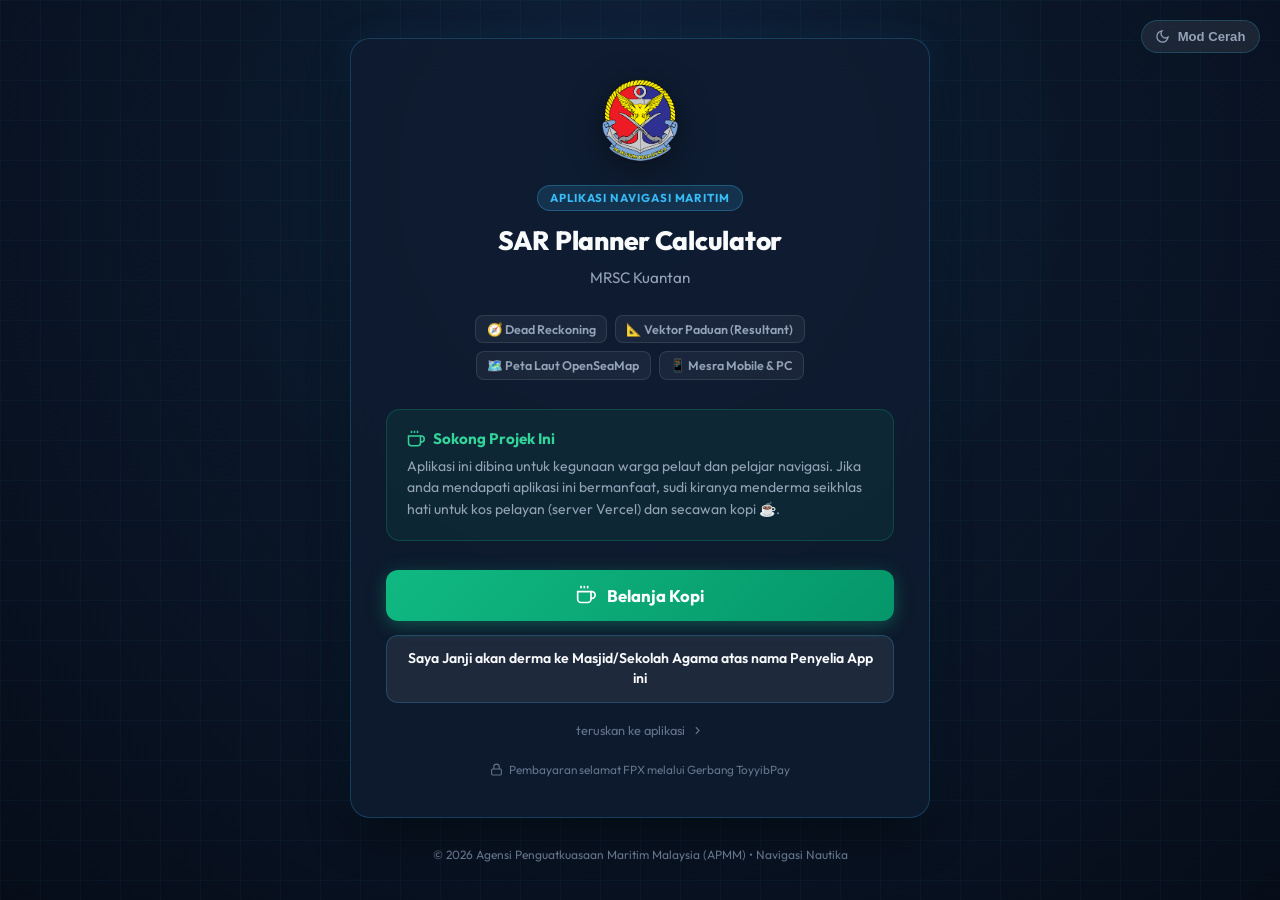
==== index.html @ 0fc908a6 "Kemas kini IAMSAR planning, orientation search pattern & ToyyibPay API auto-redirect" ====
<!DOCTYPE html>
<html lang="ms">
<head>
  <meta charset="UTF-8">
  <meta name="viewport" content="width=device-width, initial-scale=1.0">
  <title>SAR Planner Calculator | MRSC Kuantan</title>
  <link rel="icon" type="image/png" href="APMM-Logo.png">
  <link rel="apple-touch-icon" href="APMM-Logo.png">
  <meta name="description" content="SAR Planner Calculator untuk pengiraan haluan, halaju, masa, jarak dan vektor paduan maritim mengikut standard IAMSAR dan MRSC Kuantan.">
  
  <link rel="stylesheet" href="landing.css">
  <link rel="preconnect" href="https://fonts.googleapis.com">
  <link rel="preconnect" href="https://fonts.gstatic.com" crossorigin>
  <link href="https://fonts.googleapis.com/css2?family=JetBrains+Mono:wght@400;600;700&family=Outfit:wght@400;500;600;700;800&display=swap" rel="stylesheet">

  <script>
    (function() {
      try {
        var theme = localStorage.getItem('nautical_theme') || 'dark';
        if (theme === 'light') {
          document.documentElement.setAttribute('data-theme', 'light');
        }
      } catch (e) {}
    })();
  </script>
</head>
<body>

  <!-- Theme Toggle -->
  <div class="theme-switch-container">
    <button id="btn-theme-toggle" class="btn-theme-toggle" type="button" title="Tukar Mod Cerah / Mod Gelap">
      <svg class="theme-icon-sun" viewBox="0 0 24 24" width="15" height="15" stroke="currentColor" fill="none" stroke-width="2"><circle cx="12" cy="12" r="5"/><line x1="12" y1="1" x2="12" y2="3"/><line x1="12" y1="21" x2="12" y2="23"/><line x1="4.22" y1="4.22" x2="5.64" y2="5.64"/><line x1="18.36" y1="18.36" x2="19.78" y2="19.78"/><line x1="1" y1="12" x2="3" y2="12"/><line x1="21" y1="12" x2="23" y2="12"/><line x1="4.22" y1="19.78" x2="5.64" y2="18.36"/><line x1="18.36" y1="5.64" x2="19.78" y2="4.22"/></svg>
      <svg class="theme-icon-moon" viewBox="0 0 24 24" width="15" height="15" stroke="currentColor" fill="none" stroke-width="2"><path d="M21 12.79A9 9 0 1 1 11.21 3 7 7 0 0 0 21 12.79z"/></svg>
      <span id="theme-text">Mod Cerah</span>
    </button>
  </div>

  <!-- Main Card -->
  <main class="landing-card">
    <div class="logo-container">
      <img src="APMM-Logo.png" alt="Logo APMM" class="brand-logo" width="82" height="82">
    </div>

    <div>
      <span class="title-badge">Aplikasi Navigasi Maritim</span>
      <h1 class="landing-title">SAR Planner Calculator</h1>
      <p class="landing-subtitle">MRSC Kuantan</p>
    </div>

    <!-- Feature badges -->
    <div class="feature-pills">
      <span class="feature-pill">🧭 Dead Reckoning</span>
      <span class="feature-pill">📐 Vektor Paduan (Resultant)</span>
      <span class="feature-pill">🗺️ Peta Laut OpenSeaMap</span>
      <span class="feature-pill">📱 Mesra Mobile & PC</span>
    </div>

    <!-- Support Box -->
    <section class="support-box">
      <div class="support-box-header">
        <svg viewBox="0 0 24 24" width="18" height="18" stroke="currentColor" fill="none" stroke-width="2"><path d="M18 8h1a4 4 0 0 1 0 8h-1"/><path d="M2 8h16v9a4 4 0 0 1-4 4H6a4 4 0 0 1-4-4V8z"/><line x1="6" y1="1" x2="6" y2="4"/><line x1="10" y1="1" x2="10" y2="4"/><line x1="14" y1="1" x2="14" y2="4"/></svg>
        <span>Sokong Projek Ini</span>
      </div>
      <p>
        Aplikasi ini dibina untuk kegunaan warga pelaut dan pelajar navigasi. Jika anda mendapati aplikasi ini bermanfaat, sudi kiranya menderma seikhlas hati untuk kos pelayan (server Vercel) dan secawan kopi ☕.
      </p>
    </section>

    <!-- Call to Actions -->
    <div class="actions-container">
      <a href="https://toyyibpay.com/Duit-Kopi-Apps-SAR-Planner" target="_blank" rel="noopener noreferrer" class="btn-derma" id="btn-derma" title="Belanja kopi melalui ToyyibPay">
        <svg viewBox="0 0 24 24" width="20" height="20" stroke="currentColor" fill="none" stroke-width="2"><path d="M18 8h1a4 4 0 0 1 0 8h-1"/><path d="M2 8h16v9a4 4 0 0 1-4 4H6a4 4 0 0 1-4-4V8z"/><line x1="6" y1="1" x2="6" y2="4"/><line x1="10" y1="1" x2="10" y2="4"/><line x1="14" y1="1" x2="14" y2="4"/></svg>
        <span>Belanja Kopi</span>
      </a>

      <a href="/kalkulator" class="btn-proceed" id="btn-proceed" title="Saya Janji akan derma ke Masjid/Sekolah Agama">
        <span>Saya Janji akan derma ke Masjid/Sekolah Agama atas nama Penyelia App ini</span>
      </a>

      <a href="/kalkulator" class="link-direct-proceed" id="link-direct-proceed" title="Teruskan terus ke aplikasi">
        <span>teruskan ke aplikasi</span>
        <svg viewBox="0 0 24 24" width="13" height="13" stroke="currentColor" fill="none" stroke-width="2"><polyline points="9 18 15 12 9 6"/></svg>
      </a>
    </div>

    <!-- Security footnote -->
    <div class="gateway-note">
      <svg viewBox="0 0 24 24" width="13" height="13" stroke="currentColor" fill="none" stroke-width="2"><rect x="3" y="11" width="18" height="11" rx="2" ry="2"/><path d="M7 11V7a5 5 0 0 1 10 0v4"/></svg>
      <span>Pembayaran selamat FPX melalui Gerbang ToyyibPay</span>
    </div>
  </main>

  <footer class="landing-footer">
    <p>&copy; 2026 Agensi Penguatkuasaan Maritim Malaysia (APMM) &bull; Navigasi Nautika</p>
  </footer>

  <script>
    // Theme toggle handling
    const btnTheme = document.getElementById('btn-theme-toggle');
    const themeText = document.getElementById('theme-text');

    function updateThemeText() {
      const isLight = document.documentElement.getAttribute('data-theme') === 'light';
      if (themeText) {
        themeText.textContent = isLight ? 'Mod Gelap' : 'Mod Cerah';
      }
    }

    updateThemeText();

    if (btnTheme) {
      btnTheme.addEventListener('click', function() {
        const isLight = document.documentElement.getAttribute('data-theme') === 'light';
        if (isLight) {
          document.documentElement.removeAttribute('data-theme');
          localStorage.setItem('nautical_theme', 'dark');
        } else {
          document.documentElement.setAttribute('data-theme', 'light');
          localStorage.setItem('nautical_theme', 'light');
        }
        updateThemeText();
      });
    }
  </script>
</body>
</html>
---- landing.css ----
/* =========================================================
   LANDING / SUPPORT PAGE STYLESHEET
   Kalkulator Vektor Navigasi Nautika - APMM
   ========================================================= */

:root {
  --bg-main: #060d19;
  --bg-gradient-1: #0a1628;
  --bg-gradient-2: #0f233d;
  --card-bg: rgba(15, 28, 48, 0.82);
  --card-border: rgba(56, 189, 248, 0.22);
  --card-shadow: 0 20px 45px -10px rgba(0, 0, 0, 0.65), 0 0 35px rgba(56, 189, 248, 0.08);

  --text-primary: #f8fafc;
  --text-secondary: #94a3b8;
  --text-muted: #64748b;

  --accent-cyan: #38bdf8;
  --accent-gold: #f59e0b;
  --btn-green: #10b981;
  --btn-green-hover: #059669;
  --btn-green-glow: rgba(16, 185, 129, 0.35);

  --font-sans: 'Outfit', -apple-system, BlinkMacSystemFont, "Segoe UI", Roboto, sans-serif;
  --font-mono: 'JetBrains Mono', monospace;
}

[data-theme="light"] {
  --bg-main: #f0f4f9;
  --bg-gradient-1: #e2e8f0;
  --bg-gradient-2: #cbd5e1;
  --card-bg: rgba(255, 255, 255, 0.92);
  --card-border: rgba(2, 132, 199, 0.25);
  --card-shadow: 0 20px 40px -10px rgba(15, 23, 42, 0.12), 0 0 25px rgba(2, 132, 199, 0.08);

  --text-primary: #0f172a;
  --text-secondary: #334155;
  --text-muted: #64748b;

  --accent-cyan: #0284c7;
  --accent-gold: #d97706;
  --btn-green: #059669;
  --btn-green-hover: #047857;
  --btn-green-glow: rgba(5, 150, 105, 0.28);
}

* {
  margin: 0;
  padding: 0;
  box-sizing: border-box;
}

body {
  font-family: var(--font-sans);
  background: radial-gradient(circle at 50% 20%, var(--bg-gradient-2) 0%, var(--bg-gradient-1) 45%, var(--bg-main) 100%);
  color: var(--text-primary);
  min-height: 100vh;
  display: flex;
  flex-direction: column;
  justify-content: center;
  align-items: center;
  padding: 1.5rem 1rem;
  position: relative;
  overflow-x: hidden;
}

/* Subtle maritime grid background */
body::before {
  content: '';
  position: absolute;
  inset: 0;
  background-image: 
    linear-gradient(to right, rgba(56, 189, 248, 0.04) 1px, transparent 1px),
    linear-gradient(to bottom, rgba(56, 189, 248, 0.04) 1px, transparent 1px);
  background-size: 40px 40px;
  pointer-events: none;
  z-index: 0;
}

/* Theme switch button top right */
.theme-switch-container {
  position: absolute;
  top: 1.25rem;
  right: 1.25rem;
  z-index: 10;
}

.btn-theme-toggle {
  background: rgba(255, 255, 255, 0.08);
  border: 1px solid var(--card-border);
  color: var(--text-secondary);
  padding: 0.5rem 0.85rem;
  border-radius: 9999px;
  font-size: 0.82rem;
  font-weight: 600;
  cursor: pointer;
  display: inline-flex;
  align-items: center;
  gap: 0.45rem;
  backdrop-filter: blur(8px);
  transition: all 0.2s ease;
}

.btn-theme-toggle:hover {
  color: var(--text-primary);
  border-color: var(--accent-cyan);
  background: rgba(56, 189, 248, 0.12);
}

.theme-icon-sun { display: none; }
.theme-icon-moon { display: block; }
[data-theme="light"] .theme-icon-sun { display: block; }
[data-theme="light"] .theme-icon-moon { display: none; }

/* Main Wrapper Card */
.landing-card {
  position: relative;
  z-index: 1;
  background: var(--card-bg);
  border: 1px solid var(--card-border);
  border-radius: 20px;
  box-shadow: var(--card-shadow);
  backdrop-filter: blur(16px);
  -webkit-backdrop-filter: blur(16px);
  max-width: 580px;
  width: 100%;
  padding: 2.5rem 2.2rem;
  text-align: center;
  animation: cardFadeIn 0.6s cubic-bezier(0.16, 1, 0.3, 1);
}

@keyframes cardFadeIn {
  from {
    opacity: 0;
    transform: translateY(22px) scale(0.98);
  }
  to {
    opacity: 1;
    transform: translateY(0) scale(1);
  }
}

/* Header & Logo */
.logo-container {
  margin-bottom: 1.25rem;
  display: inline-block;
  position: relative;
}

.brand-logo {
  width: 82px;
  height: 82px;
  object-fit: contain;
  filter: drop-shadow(0 8px 18px rgba(0, 0, 0, 0.45));
  transition: transform 0.3s cubic-bezier(0.34, 1.56, 0.64, 1);
}

.brand-logo:hover {
  transform: scale(1.06) rotate(-2deg);
}

.title-badge {
  display: inline-block;
  font-size: 0.72rem;
  font-weight: 700;
  text-transform: uppercase;
  letter-spacing: 0.08em;
  background: rgba(56, 189, 248, 0.14);
  color: var(--accent-cyan);
  border: 1px solid rgba(56, 189, 248, 0.3);
  padding: 0.28rem 0.75rem;
  border-radius: 9999px;
  margin-bottom: 0.85rem;
}

.landing-title {
  font-size: 1.65rem;
  font-weight: 800;
  line-height: 1.25;
  color: var(--text-primary);
  margin-bottom: 0.6rem;
  letter-spacing: -0.01em;
}

.landing-subtitle {
  font-size: 0.95rem;
  color: var(--text-secondary);
  line-height: 1.5;
  margin-bottom: 1.6rem;
}

/* Support Box */
.support-box {
  background: rgba(16, 185, 129, 0.08);
  border: 1px solid rgba(16, 185, 129, 0.24);
  border-radius: 14px;
  padding: 1.2rem 1.25rem;
  margin-bottom: 1.8rem;
  text-align: left;
}

.support-box-header {
  display: flex;
  align-items: center;
  gap: 0.5rem;
  font-size: 0.95rem;
  font-weight: 700;
  color: #34d399;
  margin-bottom: 0.45rem;
}

[data-theme="light"] .support-box-header {
  color: #059669;
}

.support-box p {
  font-size: 0.875rem;
  color: var(--text-secondary);
  line-height: 1.55;
}

/* Feature Highlights */
.feature-pills {
  display: flex;
  flex-wrap: wrap;
  gap: 0.5rem;
  justify-content: center;
  margin-bottom: 1.85rem;
}

.feature-pill {
  font-size: 0.78rem;
  font-weight: 600;
  background: rgba(255, 255, 255, 0.05);
  border: 1px solid rgba(255, 255, 255, 0.1);
  padding: 0.35rem 0.65rem;
  border-radius: 8px;
  color: var(--text-secondary);
  display: inline-flex;
  align-items: center;
  gap: 0.35rem;
}

[data-theme="light"] .feature-pill {
  background: rgba(0, 0, 0, 0.04);
  border-color: rgba(0, 0, 0, 0.08);
}

/* Actions */
.actions-container {
  display: flex;
  flex-direction: column;
  gap: 0.85rem;
}

.btn-derma {
  display: flex;
  align-items: center;
  justify-content: center;
  gap: 0.65rem;
  background: linear-gradient(135deg, var(--btn-green), #059669);
  color: #ffffff;
  font-size: 1.05rem;
  font-weight: 700;
  padding: 0.95rem 1.4rem;
  border-radius: 12px;
  text-decoration: none;
  box-shadow: 0 4px 18px var(--btn-green-glow);
  transition: all 0.25s ease;
}

.btn-derma:hover {
  background: linear-gradient(135deg, #10b981, #047857);
  transform: translateY(-2px);
  box-shadow: 0 8px 24px var(--btn-green-glow);
}

.btn-derma:active {
  transform: translateY(0);
}

.btn-proceed {
  display: flex;
  align-items: center;
  justify-content: center;
  gap: 0.55rem;
  background: rgba(255, 255, 255, 0.07);
  color: var(--text-primary);
  border: 1px solid var(--card-border);
  font-size: 0.88rem;
  line-height: 1.4;
  font-weight: 600;
  padding: 0.85rem 1.2rem;
  border-radius: 12px;
  text-decoration: none;
  text-align: center;
  transition: all 0.2s ease;
}

.btn-proceed:hover {
  background: rgba(56, 189, 248, 0.15);
  border-color: var(--accent-cyan);
  color: #ffffff;
  transform: translateY(-1px);
}

[data-theme="light"] .btn-proceed:hover {
  color: var(--accent-cyan);
}

.link-direct-proceed {
  display: inline-flex;
  align-items: center;
  justify-content: center;
  gap: 0.35rem;
  font-size: 0.8rem;
  color: var(--text-muted);
  text-decoration: none;
  padding: 0.35rem 0.5rem;
  transition: all 0.2s ease;
  align-self: center;
}

.link-direct-proceed:hover {
  color: var(--accent-cyan);
  text-decoration: underline;
  transform: translateX(2px);
}

/* Secure ToyyibPay note */
.gateway-note {
  font-size: 0.74rem;
  color: var(--text-muted);
  margin-top: 1.15rem;
  display: flex;
  align-items: center;
  justify-content: center;
  gap: 0.4rem;
}

/* Footer */
.landing-footer {
  margin-top: 1.8rem;
  font-size: 0.75rem;
  color: var(--text-muted);
  text-align: center;
  position: relative;
  z-index: 1;
}

/* Mobile responsive */
@media (max-width: 600px) {
  body {
    padding: 1rem 0.75rem;
  }

  .landing-card {
    padding: 2rem 1.25rem;
    border-radius: 16px;
  }

  .brand-logo {
    width: 68px;
    height: 68px;
  }

  .landing-title {
    font-size: 1.35rem;
  }

  .btn-derma {
    font-size: 0.98rem;
    padding: 0.85rem 1.1rem;
  }

  .btn-proceed {
    font-size: 0.88rem;
    padding: 0.8rem 1.1rem;
  }
}
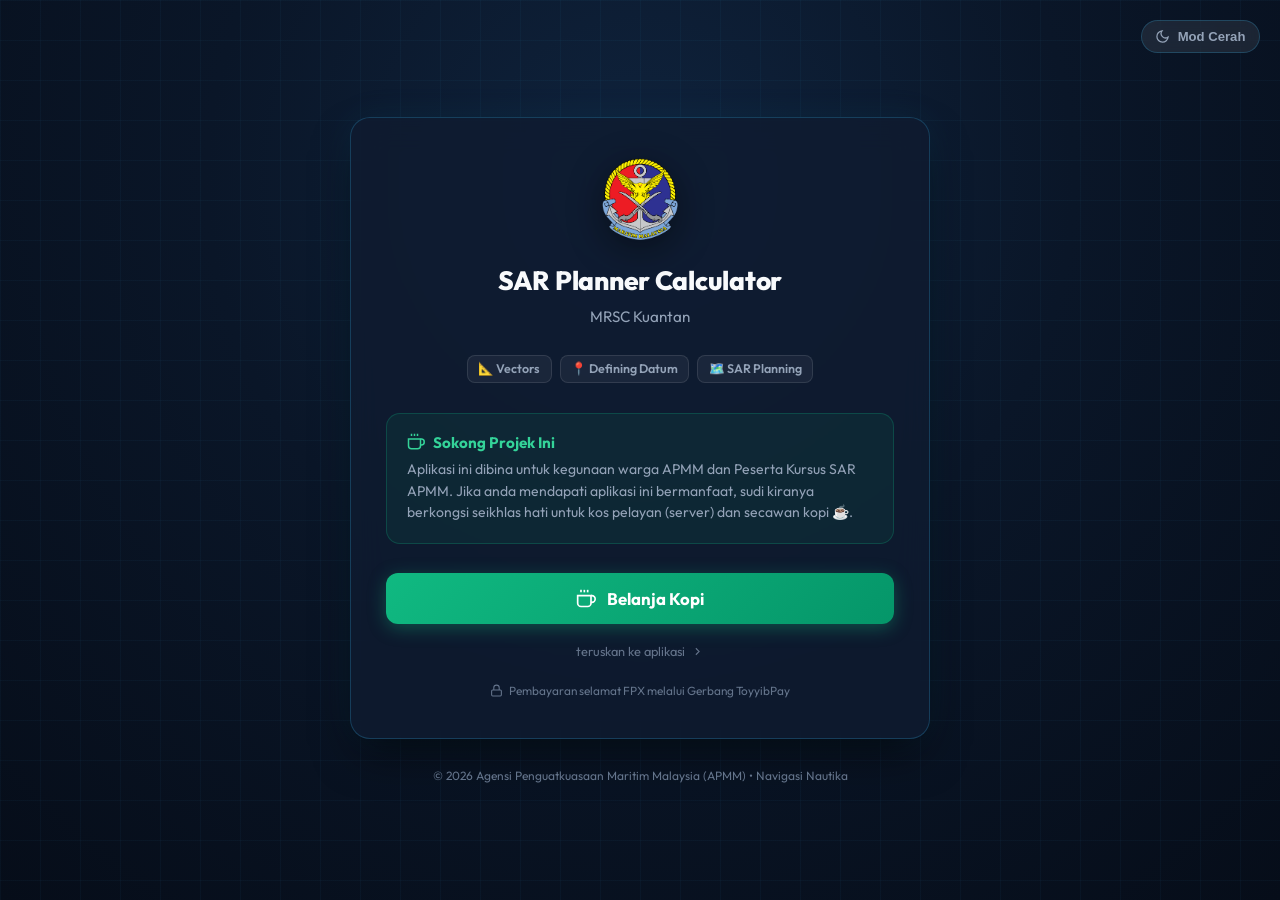
==== commit e869a9bb: "Kemas kini teks landing page, badges ciri-ciri & buang butang janji derma" ====
--- a/index.html
+++ b/index.html
@@ -42,17 +42,15 @@
     </div>
 
     <div>
-      <span class="title-badge">Aplikasi Navigasi Maritim</span>
       <h1 class="landing-title">SAR Planner Calculator</h1>
       <p class="landing-subtitle">MRSC Kuantan</p>
     </div>
 
     <!-- Feature badges -->
     <div class="feature-pills">
-      <span class="feature-pill">🧭 Dead Reckoning</span>
-      <span class="feature-pill">📐 Vektor Paduan (Resultant)</span>
-      <span class="feature-pill">🗺️ Peta Laut OpenSeaMap</span>
-      <span class="feature-pill">📱 Mesra Mobile & PC</span>
+      <span class="feature-pill">📐 Vectors</span>
+      <span class="feature-pill">📍 Defining Datum</span>
+      <span class="feature-pill">🗺️ SAR Planning</span>
     </div>
 
     <!-- Support Box -->
@@ -62,19 +60,15 @@
         <span>Sokong Projek Ini</span>
       </div>
       <p>
-        Aplikasi ini dibina untuk kegunaan warga pelaut dan pelajar navigasi. Jika anda mendapati aplikasi ini bermanfaat, sudi kiranya menderma seikhlas hati untuk kos pelayan (server Vercel) dan secawan kopi ☕.
+        Aplikasi ini dibina untuk kegunaan warga APMM dan Peserta Kursus SAR APMM. Jika anda mendapati aplikasi ini bermanfaat, sudi kiranya berkongsi seikhlas hati untuk kos pelayan (server) dan secawan kopi ☕.
       </p>
     </section>
 
     <!-- Call to Actions -->
     <div class="actions-container">
-      <a href="https://toyyibpay.com/Duit-Kopi-Apps-SAR-Planner" target="_blank" rel="noopener noreferrer" class="btn-derma" id="btn-derma" title="Belanja kopi melalui ToyyibPay">
+      <a href="/api/derma" class="btn-derma" id="btn-derma" title="Belanja kopi melalui ToyyibPay">
         <svg viewBox="0 0 24 24" width="20" height="20" stroke="currentColor" fill="none" stroke-width="2"><path d="M18 8h1a4 4 0 0 1 0 8h-1"/><path d="M2 8h16v9a4 4 0 0 1-4 4H6a4 4 0 0 1-4-4V8z"/><line x1="6" y1="1" x2="6" y2="4"/><line x1="10" y1="1" x2="10" y2="4"/><line x1="14" y1="1" x2="14" y2="4"/></svg>
         <span>Belanja Kopi</span>
-      </a>
-
-      <a href="/kalkulator" class="btn-proceed" id="btn-proceed" title="Saya Janji akan derma ke Masjid/Sekolah Agama">
-        <span>Saya Janji akan derma ke Masjid/Sekolah Agama atas nama Penyelia App ini</span>
       </a>
 
       <a href="/kalkulator" class="link-direct-proceed" id="link-direct-proceed" title="Teruskan terus ke aplikasi">
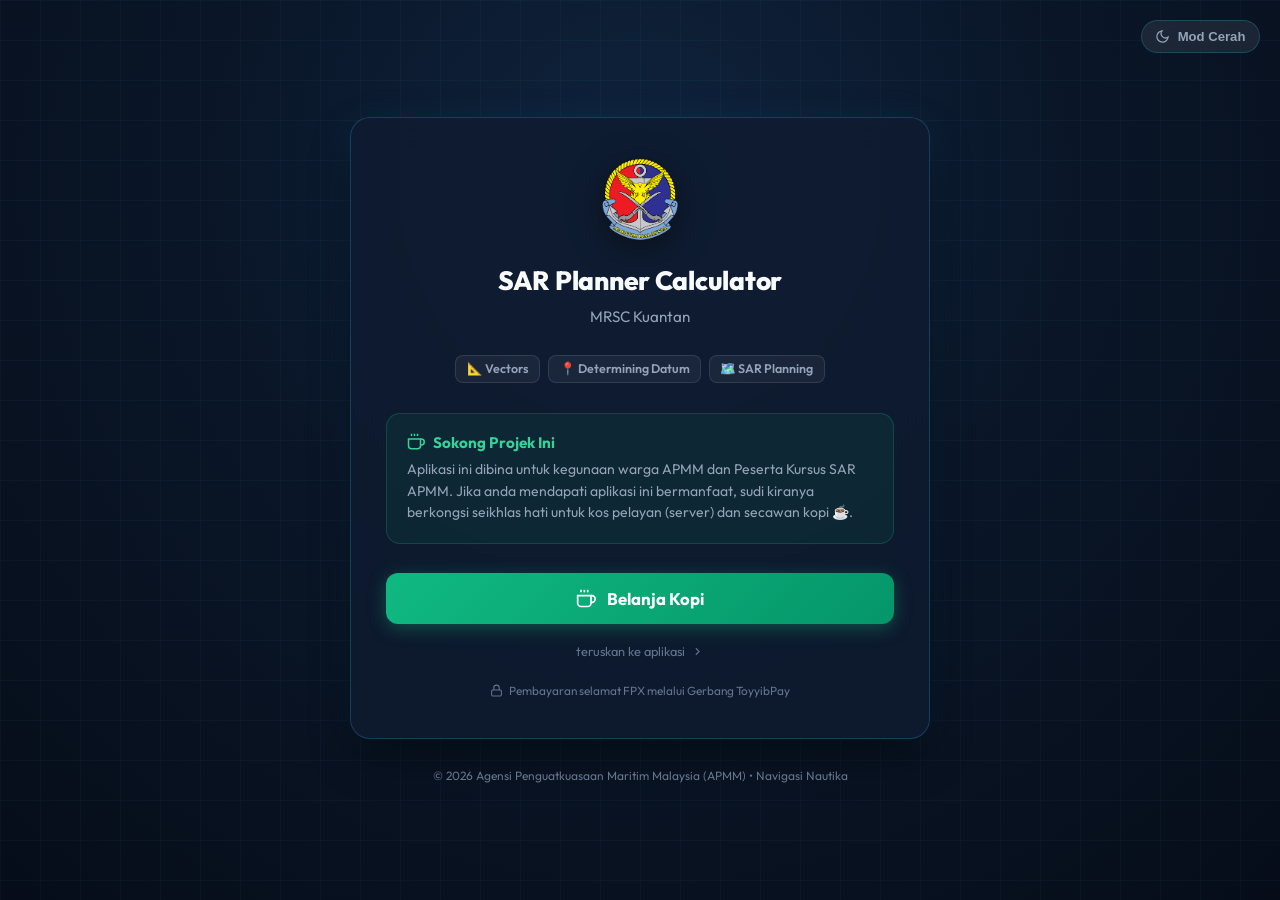
==== commit 82fc2e02: "Betulkan teks badge kepada Determining Datum" ====
--- a/index.html
+++ b/index.html
@@ -49,7 +49,7 @@
     <!-- Feature badges -->
     <div class="feature-pills">
       <span class="feature-pill">📐 Vectors</span>
-      <span class="feature-pill">📍 Defining Datum</span>
+      <span class="feature-pill">📍 Determining Datum</span>
       <span class="feature-pill">🗺️ SAR Planning</span>
     </div>
 
